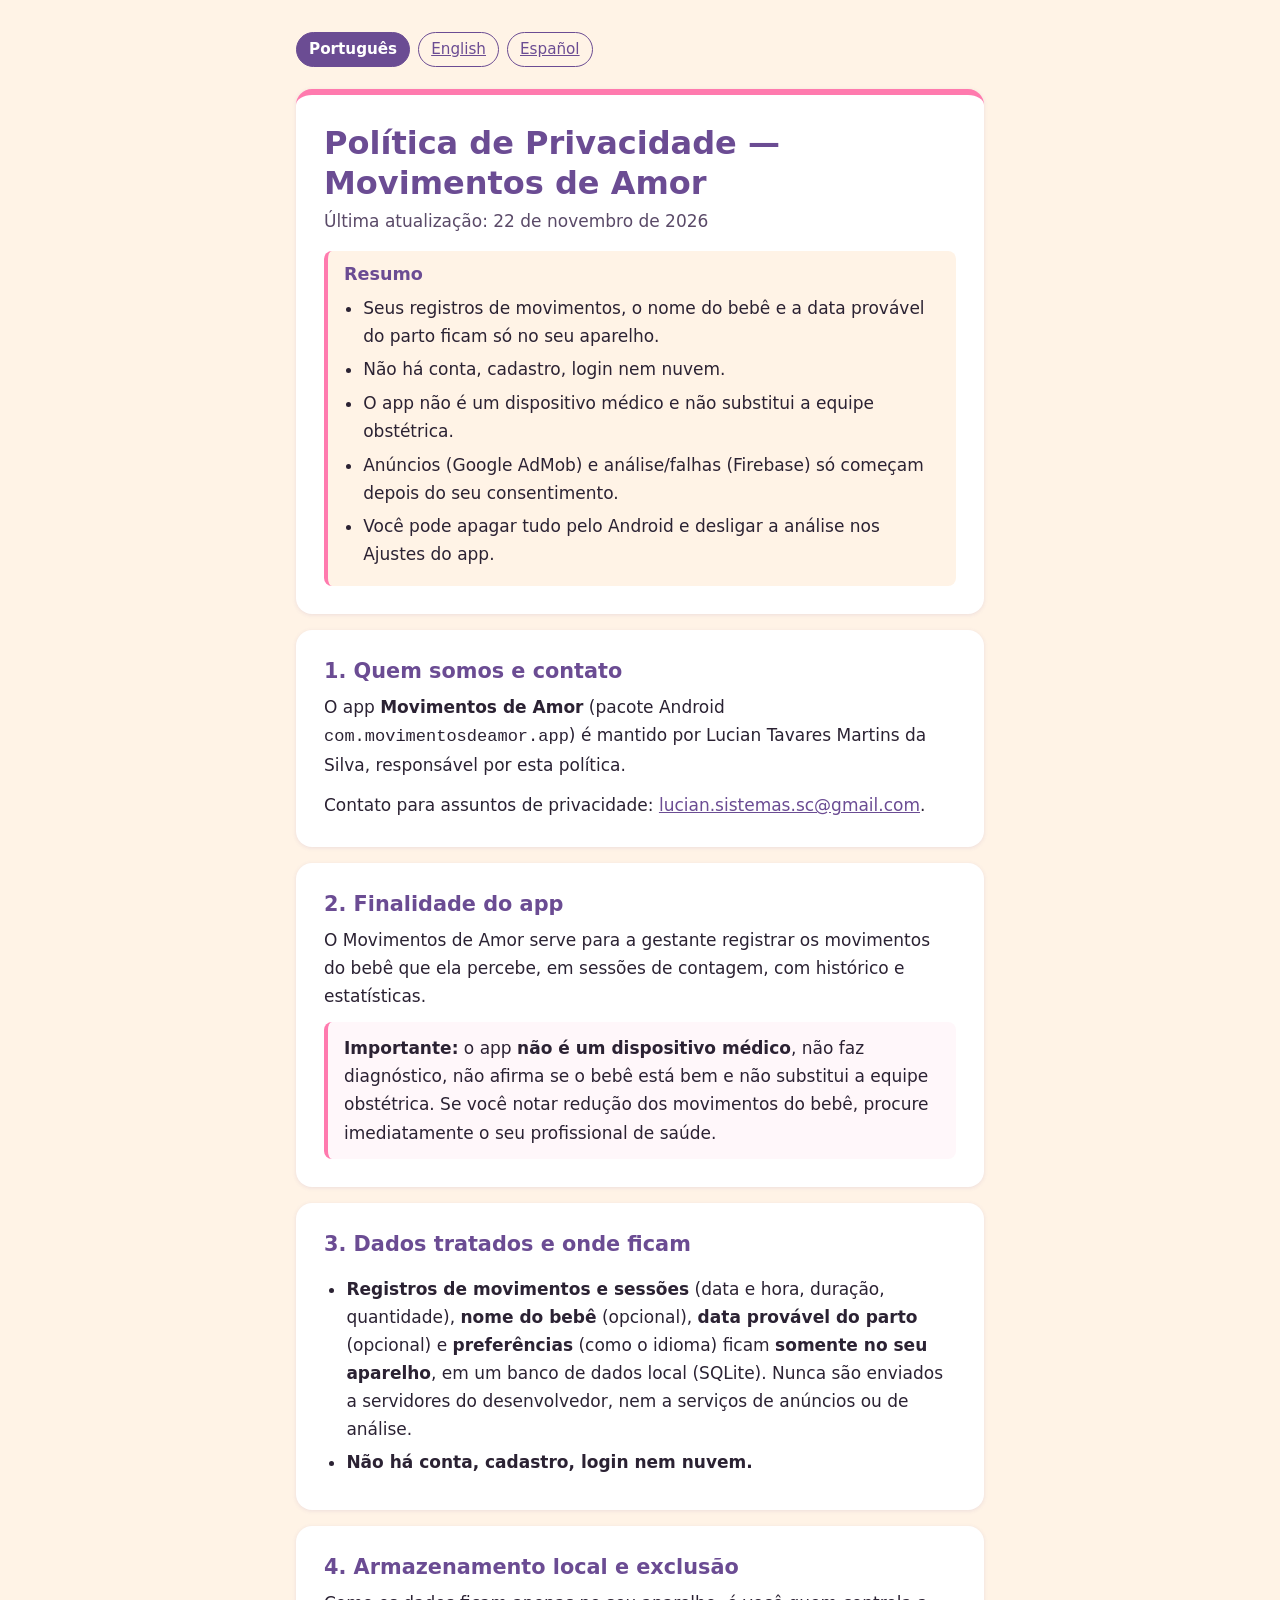
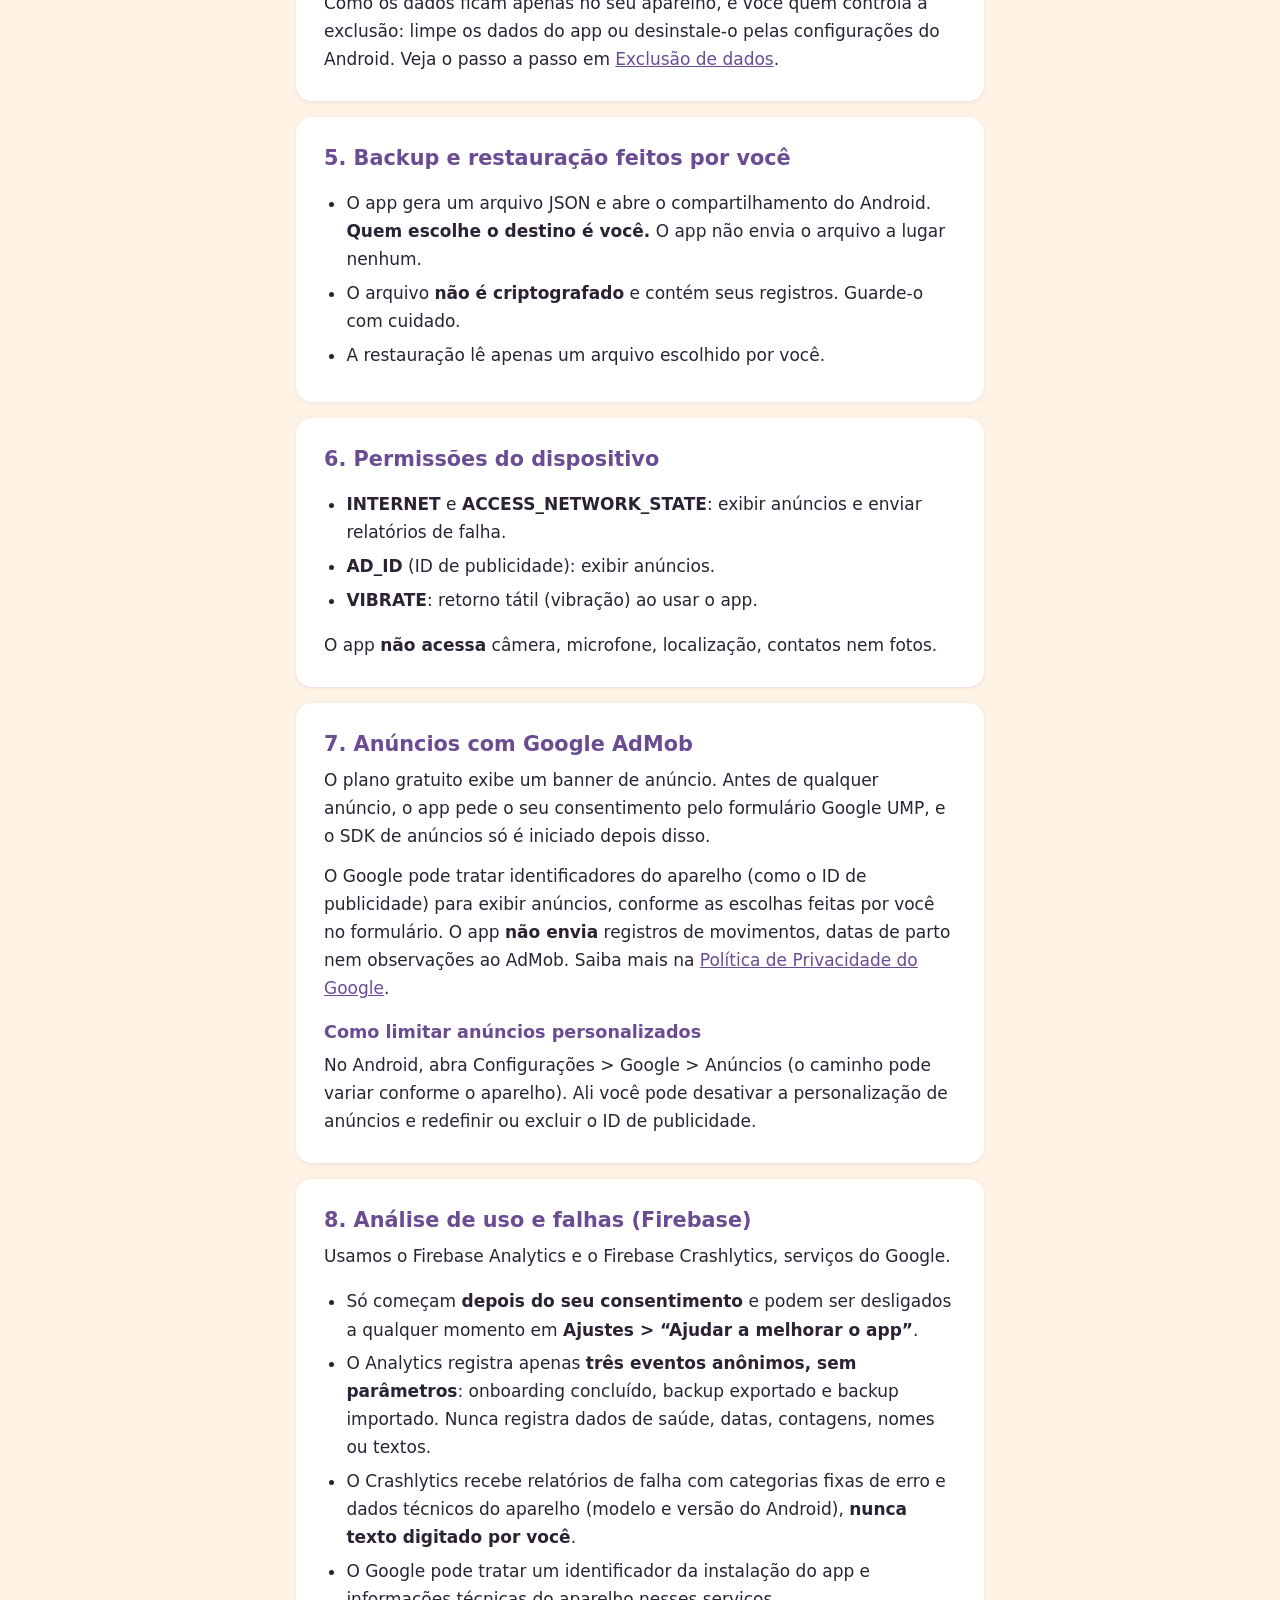
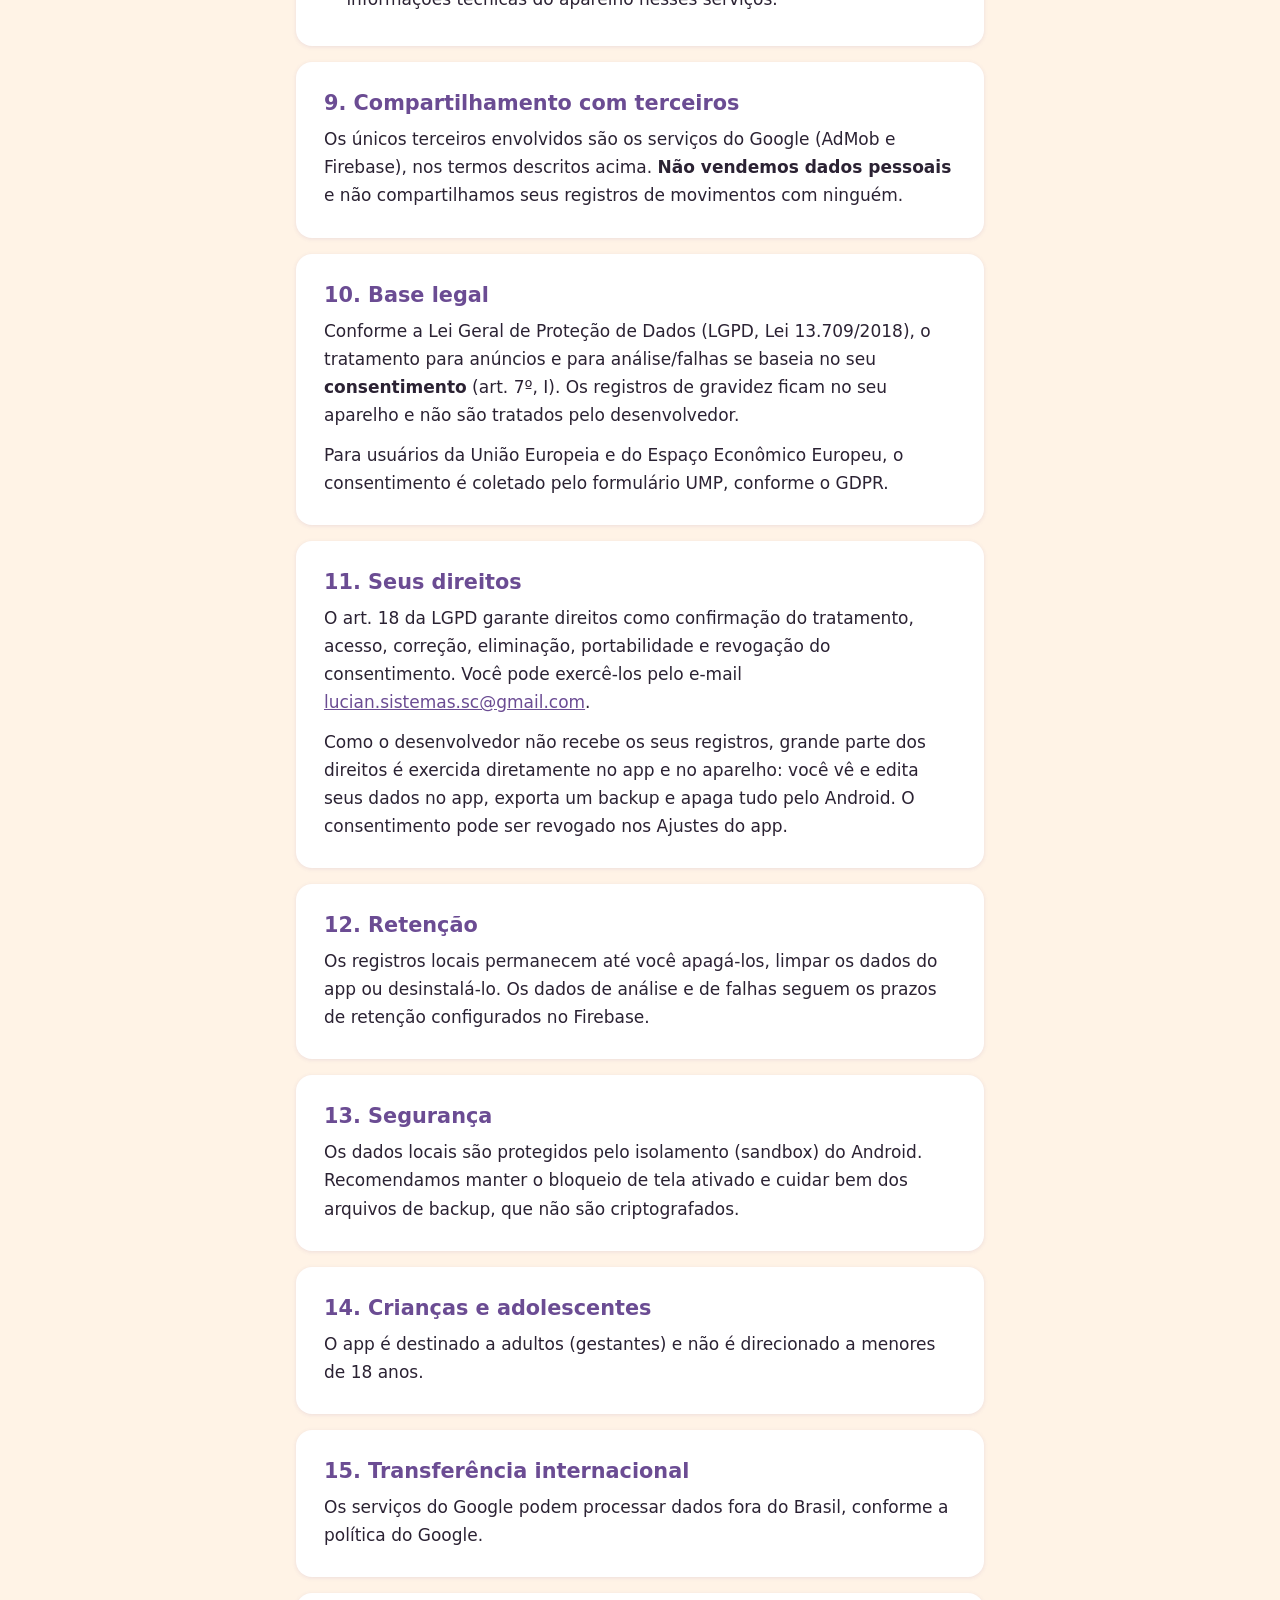
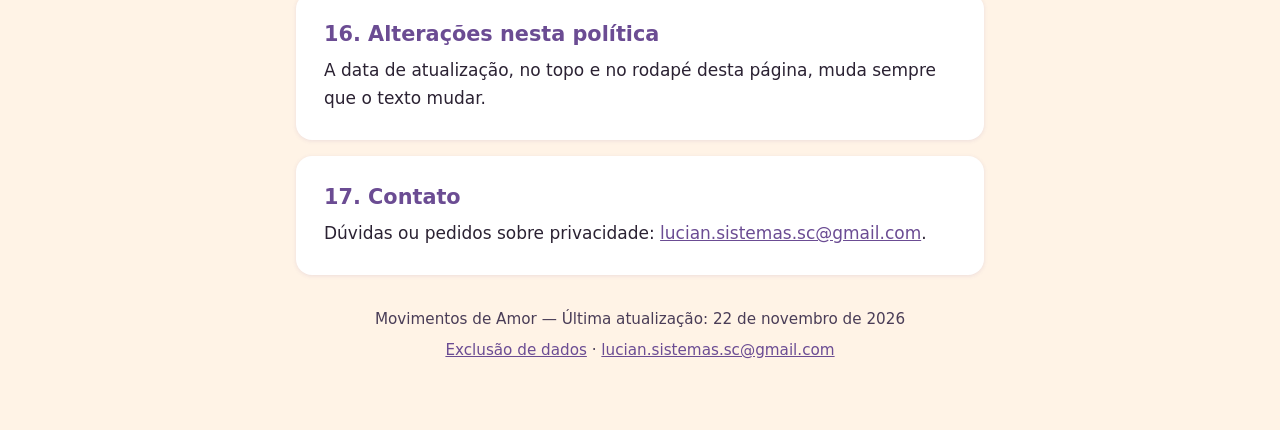
==== index.html @ 9d84e0d3 "Add privacy policy and data deletion pages in multiple languages - Created .nojekyll file to support" ====
<!DOCTYPE html>
<html lang="pt-BR">
<head>
  <meta charset="utf-8">
  <meta name="viewport" content="width=device-width, initial-scale=1">
  <title>Política de Privacidade — Movimentos de Amor</title>
  <meta name="description" content="Política de privacidade do app Android Movimentos de Amor: quais dados são tratados, onde ficam, anúncios, análise e falhas, e seus direitos.">
  <link rel="stylesheet" href="style.css">
</head>
<body>
<!-- ATENÇÃO: atualize esta política (e as versões en/ e es/) ANTES de incluir qualquer novo serviço, SDK ou ferramenta de terceiros no app. -->
<div class="pagina">
  <nav aria-label="Idioma">
    <ul class="idiomas">
      <li><span aria-current="page">Português</span></li>
      <li><a href="en/" hreflang="en" lang="en">English</a></li>
      <li><a href="es/" hreflang="es" lang="es">Español</a></li>
    </ul>
  </nav>

  <header class="cartao">
    <h1>Política de Privacidade — Movimentos de Amor</h1>
    <p class="data">Última atualização: 22 de novembro de 2026</p>
    <div class="resumo">
      <h2>Resumo</h2>
      <ul>
        <li>Seus registros de movimentos, o nome do bebê e a data provável do parto ficam só no seu aparelho.</li>
        <li>Não há conta, cadastro, login nem nuvem.</li>
        <li>O app não é um dispositivo médico e não substitui a equipe obstétrica.</li>
        <li>Anúncios (Google AdMob) e análise/falhas (Firebase) só começam depois do seu consentimento.</li>
        <li>Você pode apagar tudo pelo Android e desligar a análise nos Ajustes do app.</li>
      </ul>
    </div>
  </header>

  <main>
    <section class="cartao" id="quem-somos">
      <h2>1. Quem somos e contato</h2>
      <p>O app <strong>Movimentos de Amor</strong> (pacote Android <code>com.movimentosdeamor.app</code>) é mantido por Lucian Tavares Martins da Silva, responsável por esta política.</p>
      <p>Contato para assuntos de privacidade: <a href="mailto:lucian.sistemas.sc@gmail.com">lucian.sistemas.sc@gmail.com</a>.</p>
    </section>

    <section class="cartao" id="finalidade">
      <h2>2. Finalidade do app</h2>
      <p>O Movimentos de Amor serve para a gestante registrar os movimentos do bebê que ela percebe, em sessões de contagem, com histórico e estatísticas.</p>
      <p class="aviso"><strong>Importante:</strong> o app <strong>não é um dispositivo médico</strong>, não faz diagnóstico, não afirma se o bebê está bem e não substitui a equipe obstétrica. Se você notar redução dos movimentos do bebê, procure imediatamente o seu profissional de saúde.</p>
    </section>

    <section class="cartao" id="dados">
      <h2>3. Dados tratados e onde ficam</h2>
      <ul>
        <li><strong>Registros de movimentos e sessões</strong> (data e hora, duração, quantidade), <strong>nome do bebê</strong> (opcional), <strong>data provável do parto</strong> (opcional) e <strong>preferências</strong> (como o idioma) ficam <strong>somente no seu aparelho</strong>, em um banco de dados local (SQLite). Nunca são enviados a servidores do desenvolvedor, nem a serviços de anúncios ou de análise.</li>
        <li><strong>Não há conta, cadastro, login nem nuvem.</strong></li>
      </ul>
    </section>

    <section class="cartao" id="armazenamento">
      <h2>4. Armazenamento local e exclusão</h2>
      <p>Como os dados ficam apenas no seu aparelho, é você quem controla a exclusão: limpe os dados do app ou desinstale-o pelas configurações do Android. Veja o passo a passo em <a href="exclusao-de-dados.html">Exclusão de dados</a>.</p>
    </section>

    <section class="cartao" id="backup">
      <h2>5. Backup e restauração feitos por você</h2>
      <ul>
        <li>O app gera um arquivo JSON e abre o compartilhamento do Android. <strong>Quem escolhe o destino é você.</strong> O app não envia o arquivo a lugar nenhum.</li>
        <li>O arquivo <strong>não é criptografado</strong> e contém seus registros. Guarde-o com cuidado.</li>
        <li>A restauração lê apenas um arquivo escolhido por você.</li>
      </ul>
    </section>

    <section class="cartao" id="permissoes">
      <h2>6. Permissões do dispositivo</h2>
      <ul>
        <li><strong>INTERNET</strong> e <strong>ACCESS_NETWORK_STATE</strong>: exibir anúncios e enviar relatórios de falha.</li>
        <li><strong>AD_ID</strong> (ID de publicidade): exibir anúncios.</li>
        <li><strong>VIBRATE</strong>: retorno tátil (vibração) ao usar o app.</li>
      </ul>
      <p>O app <strong>não acessa</strong> câmera, microfone, localização, contatos nem fotos.</p>
      <!-- Aviso para quem escreveu o texto: confirme a lista final de permissões no manifesto do build de produção e ajuste se for preciso. -->
    </section>

    <section class="cartao" id="anuncios">
      <h2>7. Anúncios com Google AdMob</h2>
      <p>O plano gratuito exibe um banner de anúncio. Antes de qualquer anúncio, o app pede o seu consentimento pelo formulário Google UMP, e o SDK de anúncios só é iniciado depois disso.</p>
      <p>O Google pode tratar identificadores do aparelho (como o ID de publicidade) para exibir anúncios, conforme as escolhas feitas por você no formulário. O app <strong>não envia</strong> registros de movimentos, datas de parto nem observações ao AdMob. Saiba mais na <a href="https://policies.google.com/privacy" rel="noopener">Política de Privacidade do Google</a>.</p>
      <h3>Como limitar anúncios personalizados</h3>
      <p>No Android, abra Configurações &gt; Google &gt; Anúncios (o caminho pode variar conforme o aparelho). Ali você pode desativar a personalização de anúncios e redefinir ou excluir o ID de publicidade.</p>
    </section>

    <section class="cartao" id="analise">
      <h2>8. Análise de uso e falhas (Firebase)</h2>
      <p>Usamos o Firebase Analytics e o Firebase Crashlytics, serviços do Google.</p>
      <ul>
        <li>Só começam <strong>depois do seu consentimento</strong> e podem ser desligados a qualquer momento em <strong>Ajustes &gt; “Ajudar a melhorar o app”</strong>.</li>
        <li>O Analytics registra apenas <strong>três eventos anônimos, sem parâmetros</strong>: onboarding concluído, backup exportado e backup importado. Nunca registra dados de saúde, datas, contagens, nomes ou textos.</li>
        <li>O Crashlytics recebe relatórios de falha com categorias fixas de erro e dados técnicos do aparelho (modelo e versão do Android), <strong>nunca texto digitado por você</strong>.</li>
        <li>O Google pode tratar um identificador da instalação do app e informações técnicas do aparelho nesses serviços.</li>
      </ul>
      <!-- Esta política deve ser atualizada antes de incluir qualquer novo serviço (análise, anúncios, SDKs de terceiros etc.). -->
    </section>

    <section class="cartao" id="terceiros">
      <h2>9. Compartilhamento com terceiros</h2>
      <p>Os únicos terceiros envolvidos são os serviços do Google (AdMob e Firebase), nos termos descritos acima. <strong>Não vendemos dados pessoais</strong> e não compartilhamos seus registros de movimentos com ninguém.</p>
    </section>

    <section class="cartao" id="base-legal">
      <h2>10. Base legal</h2>
      <p>Conforme a Lei Geral de Proteção de Dados (LGPD, Lei 13.709/2018), o tratamento para anúncios e para análise/falhas se baseia no seu <strong>consentimento</strong> (art. 7º, I). Os registros de gravidez ficam no seu aparelho e não são tratados pelo desenvolvedor.</p>
      <p>Para usuários da União Europeia e do Espaço Econômico Europeu, o consentimento é coletado pelo formulário UMP, conforme o GDPR.</p>
    </section>

    <section class="cartao" id="direitos">
      <h2>11. Seus direitos</h2>
      <p>O art. 18 da LGPD garante direitos como confirmação do tratamento, acesso, correção, eliminação, portabilidade e revogação do consentimento. Você pode exercê-los pelo e-mail <a href="mailto:lucian.sistemas.sc@gmail.com">lucian.sistemas.sc@gmail.com</a>.</p>
      <p>Como o desenvolvedor não recebe os seus registros, grande parte dos direitos é exercida diretamente no app e no aparelho: você vê e edita seus dados no app, exporta um backup e apaga tudo pelo Android. O consentimento pode ser revogado nos Ajustes do app.</p>
    </section>

    <section class="cartao" id="retencao">
      <h2>12. Retenção</h2>
      <p>Os registros locais permanecem até você apagá-los, limpar os dados do app ou desinstalá-lo. Os dados de análise e de falhas seguem os prazos de retenção configurados no Firebase.</p>
    </section>

    <section class="cartao" id="seguranca">
      <h2>13. Segurança</h2>
      <p>Os dados locais são protegidos pelo isolamento (sandbox) do Android. Recomendamos manter o bloqueio de tela ativado e cuidar bem dos arquivos de backup, que não são criptografados.</p>
    </section>

    <section class="cartao" id="criancas">
      <h2>14. Crianças e adolescentes</h2>
      <p>O app é destinado a adultos (gestantes) e não é direcionado a menores de 18 anos.</p>
    </section>

    <section class="cartao" id="transferencia">
      <h2>15. Transferência internacional</h2>
      <p>Os serviços do Google podem processar dados fora do Brasil, conforme a política do Google.</p>
    </section>

    <section class="cartao" id="alteracoes">
      <h2>16. Alterações nesta política</h2>
      <p>A data de atualização, no topo e no rodapé desta página, muda sempre que o texto mudar.</p>
    </section>

    <section class="cartao" id="contato">
      <h2>17. Contato</h2>
      <p>Dúvidas ou pedidos sobre privacidade: <a href="mailto:lucian.sistemas.sc@gmail.com">lucian.sistemas.sc@gmail.com</a>.</p>
    </section>
  </main>

  <footer>
    <p>Movimentos de Amor — Última atualização: 22 de novembro de 2026</p>
    <p><a href="exclusao-de-dados.html">Exclusão de dados</a> · <a href="mailto:lucian.sistemas.sc@gmail.com">lucian.sistemas.sc@gmail.com</a></p>
  </footer>
</div>
</body>
</html>
---- style.css ----
:root {
  --roxo: #6b4c93;
  --rosa: #ff7aae;
  --creme: #fff3e6;
  --texto: #2b2233;
}

* { box-sizing: border-box; }

body {
  margin: 0;
  background: var(--creme);
  color: var(--texto);
  font-family: system-ui, -apple-system, "Segoe UI", Roboto, "Helvetica Neue", Arial, sans-serif;
  font-size: 1.0625rem;
  line-height: 1.65;
}

.pagina {
  max-width: 720px;
  margin: 0 auto;
  padding: 1rem;
}

a { color: var(--roxo); text-decoration: underline; }
a:hover { color: #4a3268; }
a:focus-visible {
  outline: 3px solid var(--roxo);
  outline-offset: 3px;
  border-radius: 3px;
}

.idiomas {
  display: flex;
  gap: .5rem;
  flex-wrap: wrap;
  margin: 0 0 1rem;
  padding: 0;
  list-style: none;
  font-size: .95rem;
}
.idiomas a, .idiomas span {
  display: inline-block;
  padding: .25rem .75rem;
  border: 1px solid var(--roxo);
  border-radius: 999px;
}
.idiomas span {
  background: var(--roxo);
  color: #fff;
  font-weight: 600;
}

.cartao {
  background: #fff;
  border-radius: 16px;
  padding: 1.25rem;
  margin-bottom: 1rem;
  box-shadow: 0 1px 4px rgba(107, 76, 147, .12);
}

header.cartao { border-top: 6px solid var(--rosa); }

h1 { color: var(--roxo); font-size: 1.7rem; line-height: 1.25; margin: 0 0 .25rem; }
h2 { color: var(--roxo); font-size: 1.3rem; line-height: 1.3; margin: 0 0 .5rem; }
h3 { color: var(--roxo); font-size: 1.1rem; margin: 1rem 0 .25rem; }

.data { margin: 0 0 1rem; color: #5a4a68; }

.resumo {
  background: var(--creme);
  border-left: 4px solid var(--rosa);
  border-radius: 8px;
  padding: .75rem 1rem;
}
.resumo h2 { font-size: 1.1rem; }
.resumo ul { margin: 0; padding-left: 1.2rem; }

.aviso {
  border-left: 4px solid var(--rosa);
  background: #fff7fa;
  padding: .75rem 1rem;
  border-radius: 8px;
}

ul, ol { padding-left: 1.4rem; }
li { margin-bottom: .35rem; }
p { margin: 0 0 .75rem; }
section > :last-child { margin-bottom: 0; }

.placeholder {
  background: #ffe9a8;
  color: #3d2f00;
  padding: 0 .25rem;
  border-radius: 4px;
  font-weight: 600;
}

footer { text-align: center; font-size: .95rem; padding: 1rem 0 2rem; color: #4a3d57; }
footer p { margin-bottom: .35rem; }

@media (min-width: 600px) {
  .pagina { padding: 2rem 1rem; }
  .cartao { padding: 1.75rem; }
  h1 { font-size: 2rem; }
}
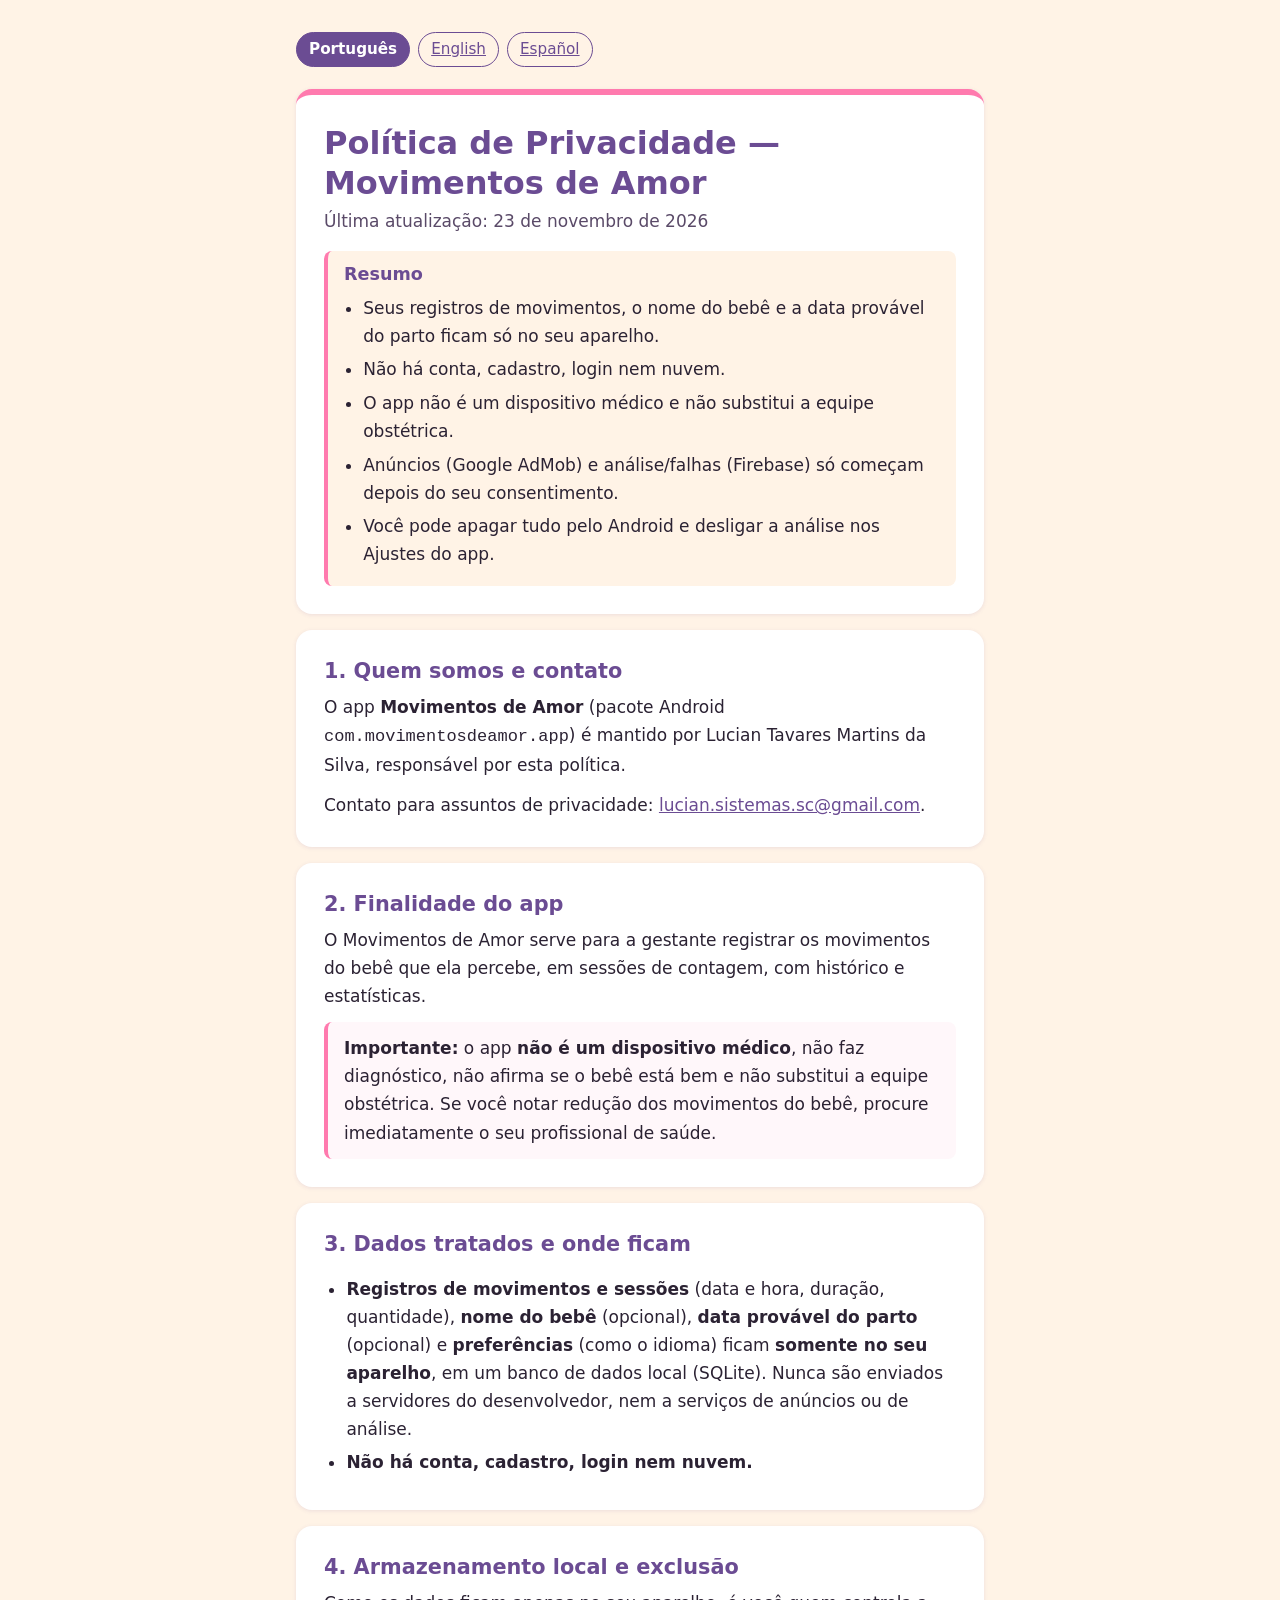
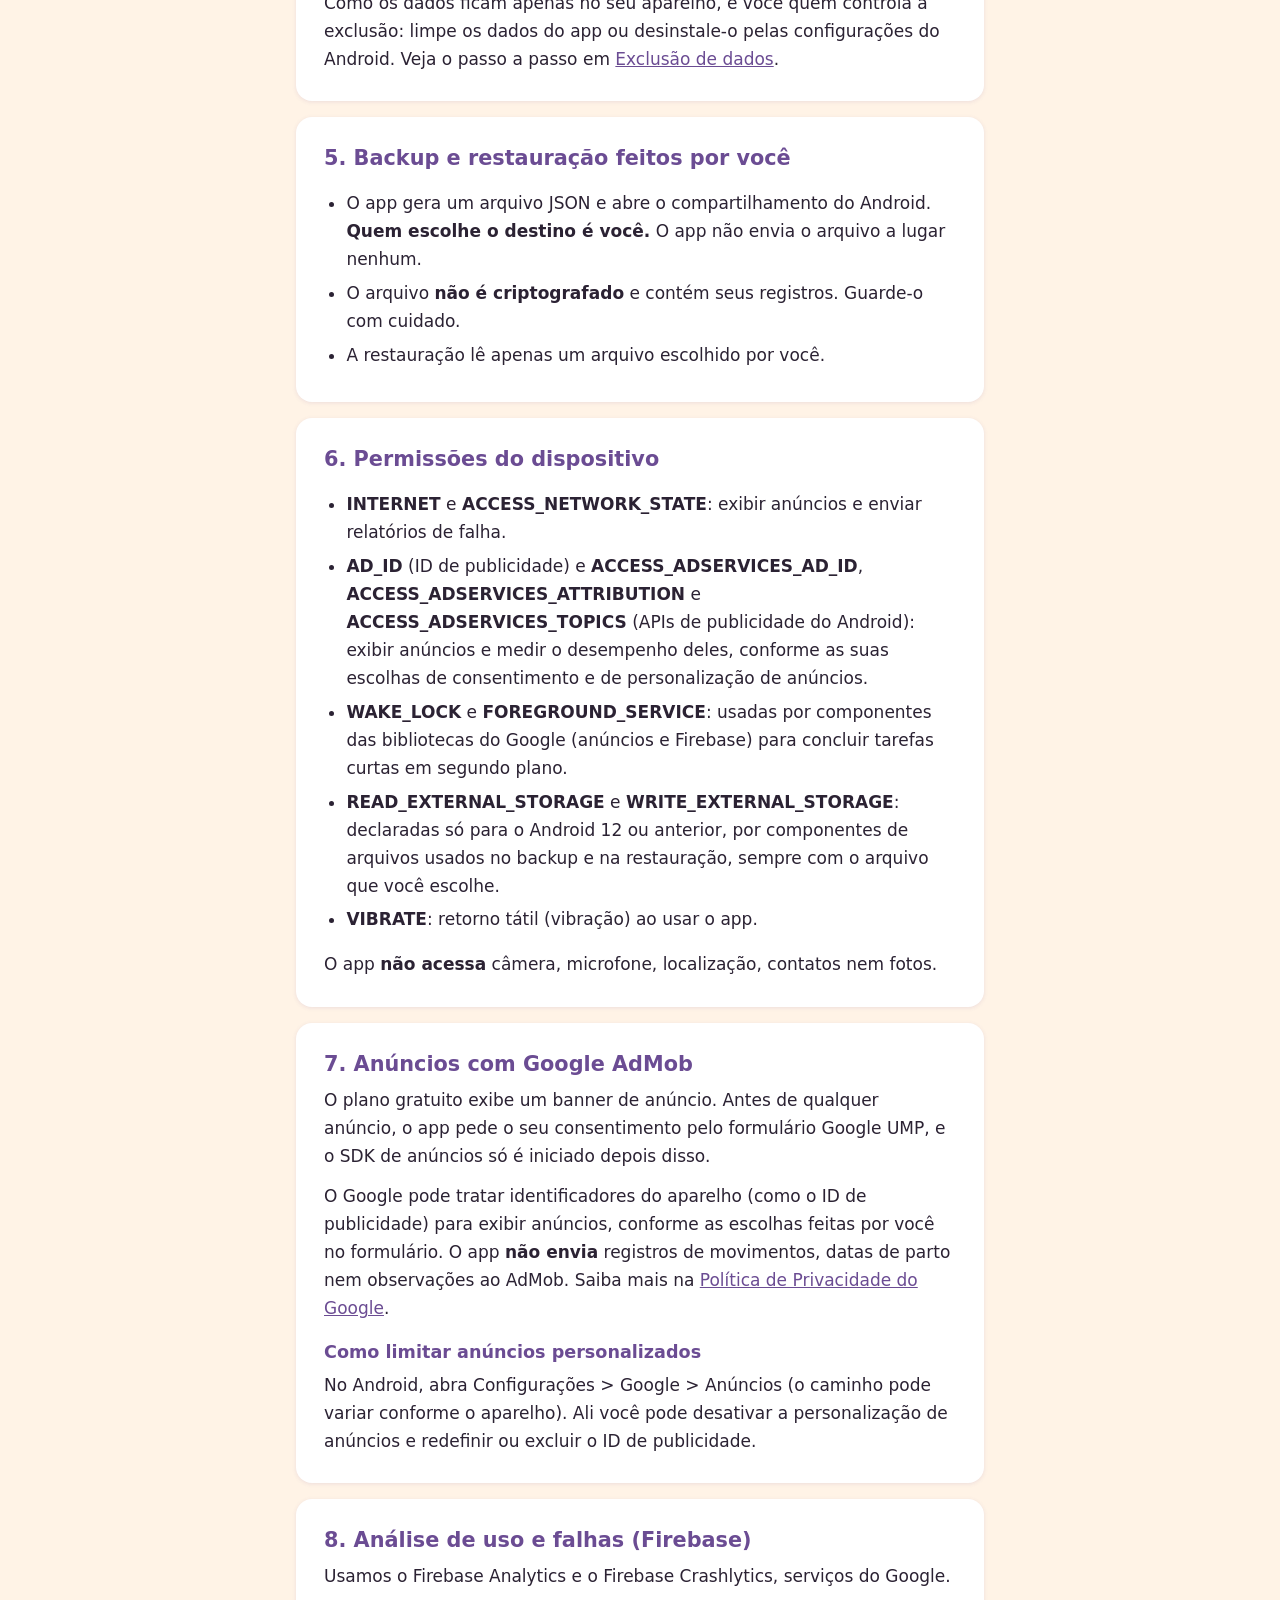
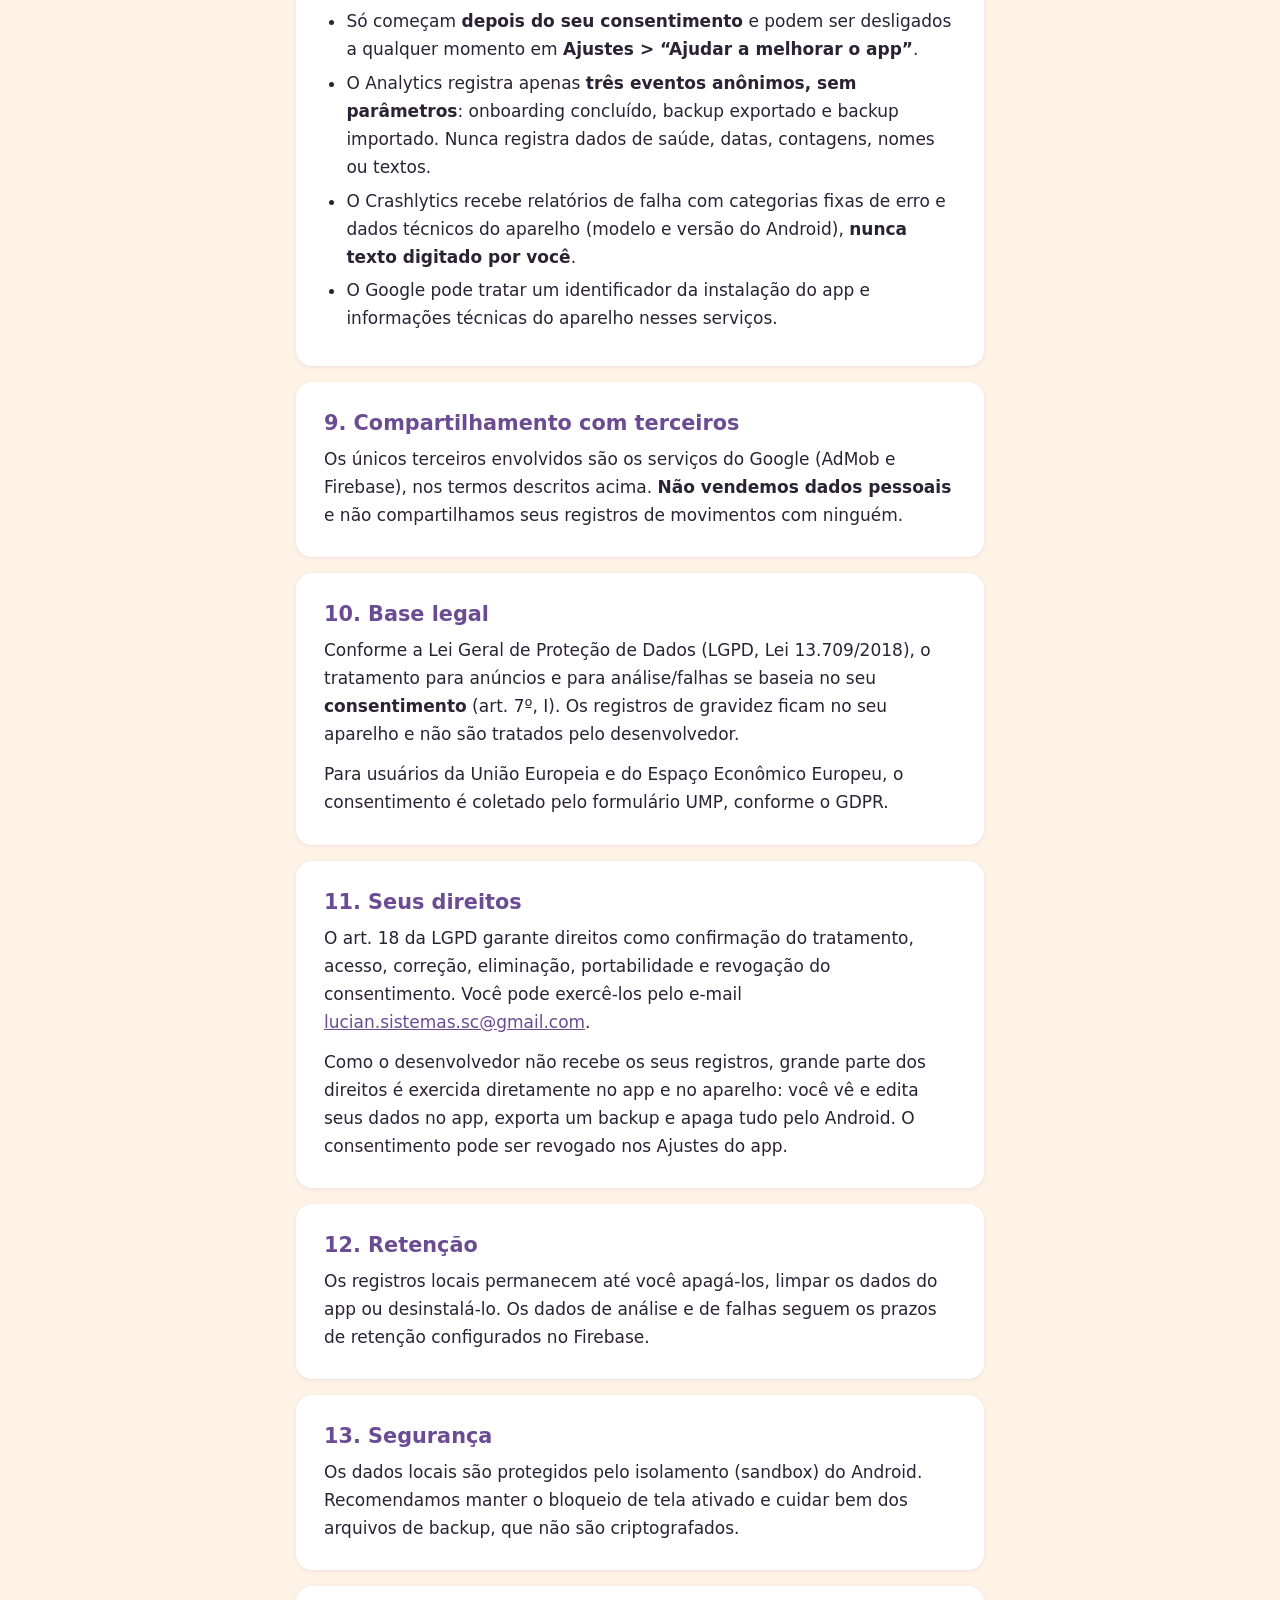
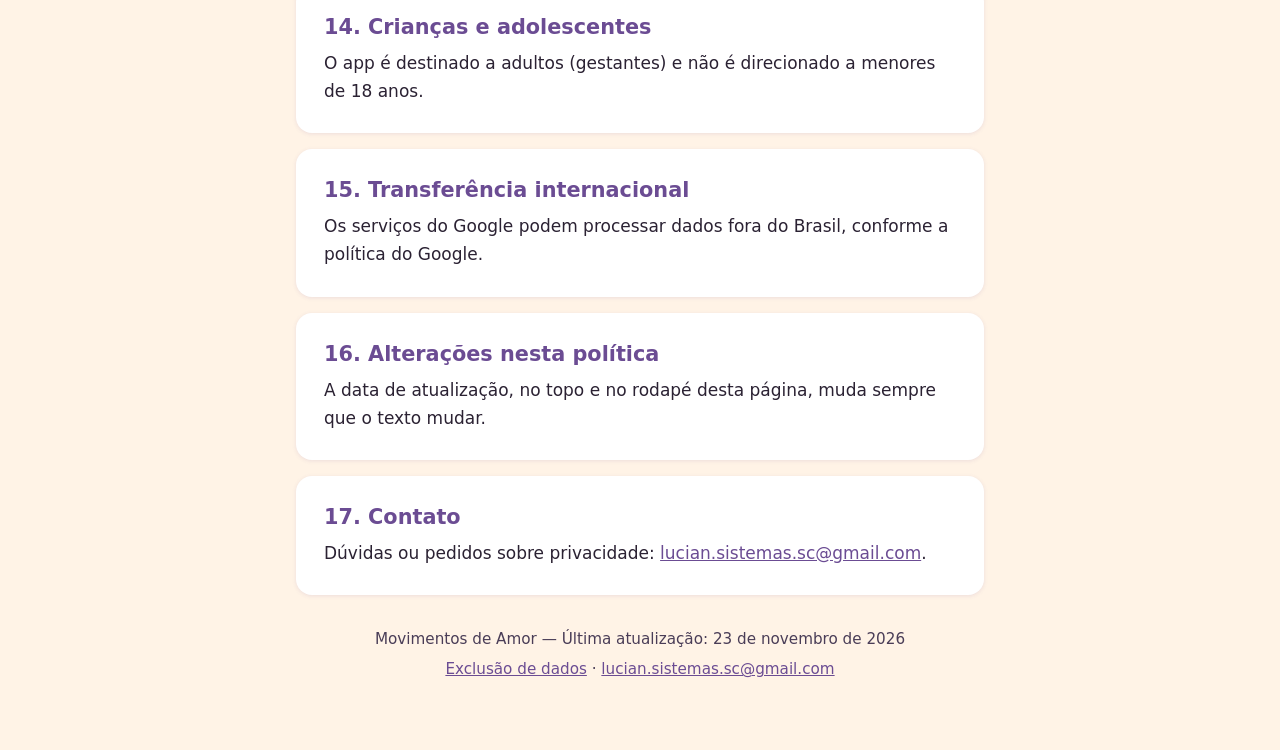
==== commit f58ae0f1: "docs(politica): lista completa de permissões do build de produção (código 2) - acrescenta ACCESS_ADS" ====
--- a/index.html
+++ b/index.html
@@ -20,7 +20,7 @@
 
   <header class="cartao">
     <h1>Política de Privacidade — Movimentos de Amor</h1>
-    <p class="data">Última atualização: 22 de novembro de 2026</p>
+    <p class="data">Última atualização: 23 de novembro de 2026</p>
     <div class="resumo">
       <h2>Resumo</h2>
       <ul>
@@ -72,11 +72,12 @@
       <h2>6. Permissões do dispositivo</h2>
       <ul>
         <li><strong>INTERNET</strong> e <strong>ACCESS_NETWORK_STATE</strong>: exibir anúncios e enviar relatórios de falha.</li>
-        <li><strong>AD_ID</strong> (ID de publicidade): exibir anúncios.</li>
+        <li><strong>AD_ID</strong> (ID de publicidade) e <strong>ACCESS_ADSERVICES_AD_ID</strong>, <strong>ACCESS_ADSERVICES_ATTRIBUTION</strong> e <strong>ACCESS_ADSERVICES_TOPICS</strong> (APIs de publicidade do Android): exibir anúncios e medir o desempenho deles, conforme as suas escolhas de consentimento e de personalização de anúncios.</li>
+        <li><strong>WAKE_LOCK</strong> e <strong>FOREGROUND_SERVICE</strong>: usadas por componentes das bibliotecas do Google (anúncios e Firebase) para concluir tarefas curtas em segundo plano.</li>
+        <li><strong>READ_EXTERNAL_STORAGE</strong> e <strong>WRITE_EXTERNAL_STORAGE</strong>: declaradas só para o Android 12 ou anterior, por componentes de arquivos usados no backup e na restauração, sempre com o arquivo que você escolhe.</li>
         <li><strong>VIBRATE</strong>: retorno tátil (vibração) ao usar o app.</li>
       </ul>
       <p>O app <strong>não acessa</strong> câmera, microfone, localização, contatos nem fotos.</p>
-      <!-- Aviso para quem escreveu o texto: confirme a lista final de permissões no manifesto do build de produção e ajuste se for preciso. -->
     </section>
 
     <section class="cartao" id="anuncios">
@@ -148,7 +149,7 @@
   </main>
 
   <footer>
-    <p>Movimentos de Amor — Última atualização: 22 de novembro de 2026</p>
+    <p>Movimentos de Amor — Última atualização: 23 de novembro de 2026</p>
     <p><a href="exclusao-de-dados.html">Exclusão de dados</a> · <a href="mailto:lucian.sistemas.sc@gmail.com">lucian.sistemas.sc@gmail.com</a></p>
   </footer>
 </div>
